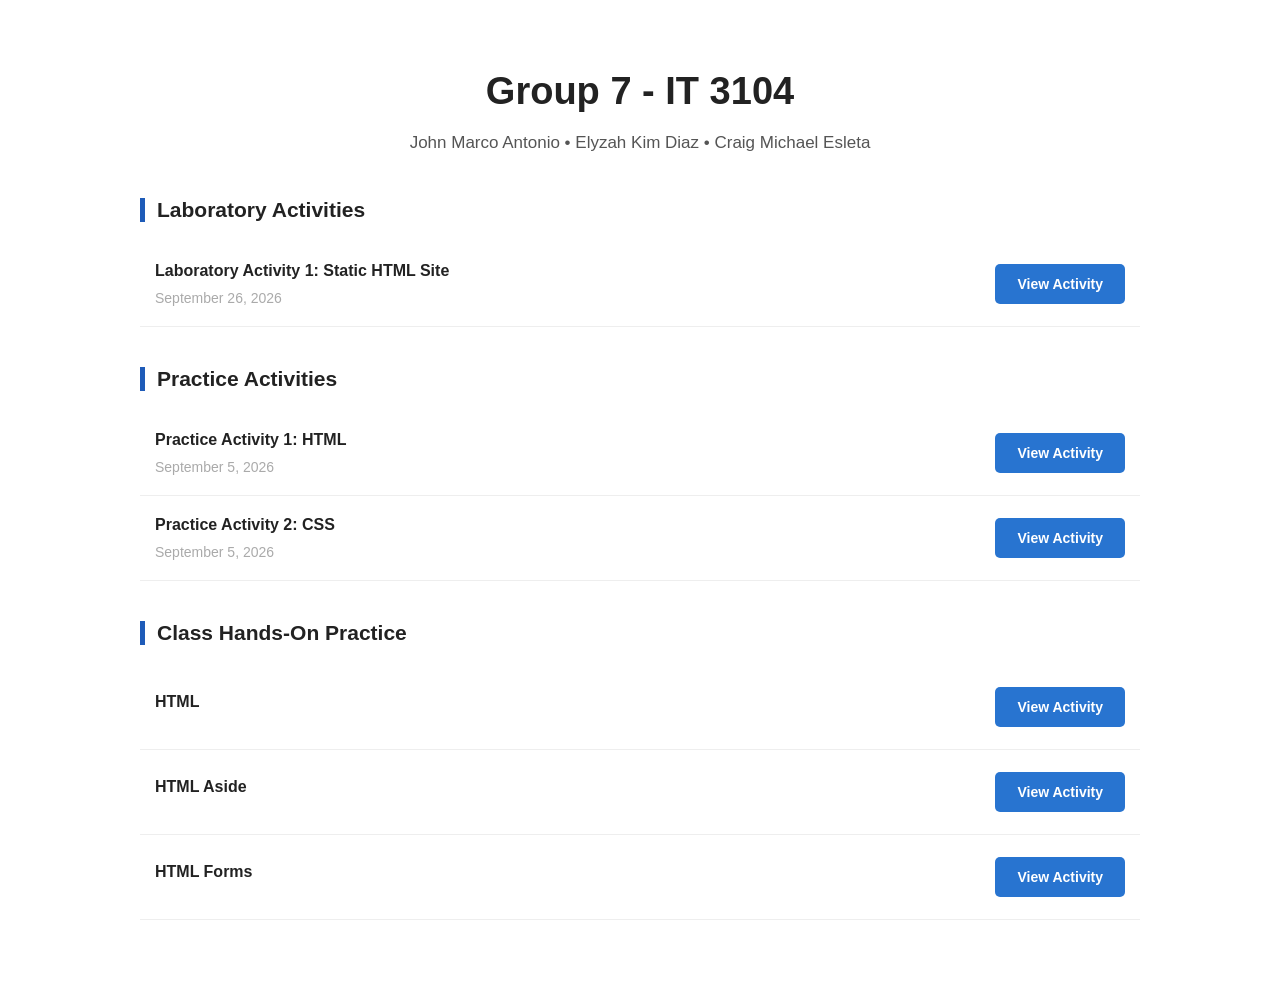
==== index.html @ ae5cbdf9 "Update index.html" ====
<!DOCTYPE html>
<html lang="en">
<head>
    <meta charset="UTF-8">
    <meta name="viewport" content="width=device-width, initial-scale=1.0">
    <title>Group 7 - IT 3105</title>

    <link rel="stylesheet" href="style.css">
</head>

<body>

    <div class="container">

        <!-- Header -->
        <header>
            <h1>Group 7 - IT 3104</h1>

            <p class="members">
                John Marco Antonio • Elyzah Kim Diaz • Craig Michael Esleta
            </p>
        </header>


        <!-- Laboratory Activities -->
        <section>

            <div class="section-title">
                <h2>Laboratory Activities</h2>
            </div>

            <div class="activity">
                <div class="activity-info">
                    <h3>Laboratory Activity 1: Static HTML Site</h3>
                    <p>September 26, 2026</p>
                </div>

                <a href="laboratory-activity-1.html" class="button">View Activity</a>
            </div>

        </section>


        <!-- Practice Activities -->
        <section>

            <div class="section-title">
                <h2>Practice Activities</h2>
            </div>

            <div class="activity">
                <div class="activity-info">
                    <h3>Practice Activity 1: HTML</h3>
                    <p>September 5, 2026</p>
                </div>

                <a href="practice-html.html" class="button">View Activity</a>
            </div>


            <div class="activity">
                <div class="activity-info">
                    <h3>Practice Activity 2: CSS</h3>
                    <p>September 5, 2026</p>
                </div>

                <a href="practice-css.html" class="button">View Activity</a>
            </div>

        </section>


        <!-- Class Hands-On Practice -->
        <section>

            <div class="section-title">
                <h2>Class Hands-On Practice</h2>
            </div>

            <div class="activity">
                <div class="activity-info">
                    <h3>HTML</h3>
                </div>

                <a href="hands-on-html.html" class="button">View Activity</a>
            </div>


            <div class="activity">
                <div class="activity-info">
                    <h3>HTML Aside</h3>
                </div>

                <a href="hands-on-html-aside.html" class="button">View Activity</a>
            </div>

            <div class="activity">
                <div class="activity-info">
                    <h3>HTML Forms</h3>
                </div>

                <a href="hands-on-html-forms.html" class="button">View Activity</a>
            </div>

        </section>

    </div>

   

</body>
</html>
---- style.css ----
* {
    margin: 0;
    padding: 0;
    box-sizing: border-box;
}

body {
    font-family: Arial, sans-serif;
    background-color: white;
    color: #222;
}

.container {
    width: 80%;
    max-width: 1000px;
    margin: 70px auto;
}

/* Header */

header {
    text-align: center;
    margin-bottom: 45px;
}

header h1 {
    font-size: 38px;
    margin-bottom: 20px;
}

.members {
    font-size: 17px;
    color: #555;
}


/* Sections */

section {
    margin-bottom: 40px;
}

.section-title {
    border-left: 5px solid #1e5bb8;
    padding-left: 12px;
    margin-bottom: 20px;
}

.section-title h2 {
    font-size: 21px;
}


/* Activities */

.activity {
    display: flex;
    justify-content: space-between;
    align-items: center;

    padding: 20px 15px;
    border-bottom: 1px solid #eee;
    min-height: 85px;
}

.activity-info h3 {
    font-size: 16px;
    margin-bottom: 10px;
}

.activity-info p {
    font-size: 14px;
    color: #aaa;
}


/* Button */

.button {
    background-color: #2874d0;
    color: white;

    text-decoration: none;

    padding: 12px 22px;

    border-radius: 5px;

    font-size: 14px;
    font-weight: bold;

    transition: 0.2s;
}

.button:hover {
    background-color: #1859a8;
}


/* Mobile */

@media (max-width: 600px) {

    .container {
        width: 90%;
        margin: 40px auto;
    }

    header h1 {
        font-size: 28px;
    }

    .members {
        font-size: 14px;
    }

    .activity {
        gap: 15px;
    }

    .activity-info h3 {
        font-size: 14px;
    }

    .button {
        padding: 10px 14px;
        font-size: 12px;
        white-space: nowrap;
    }
}
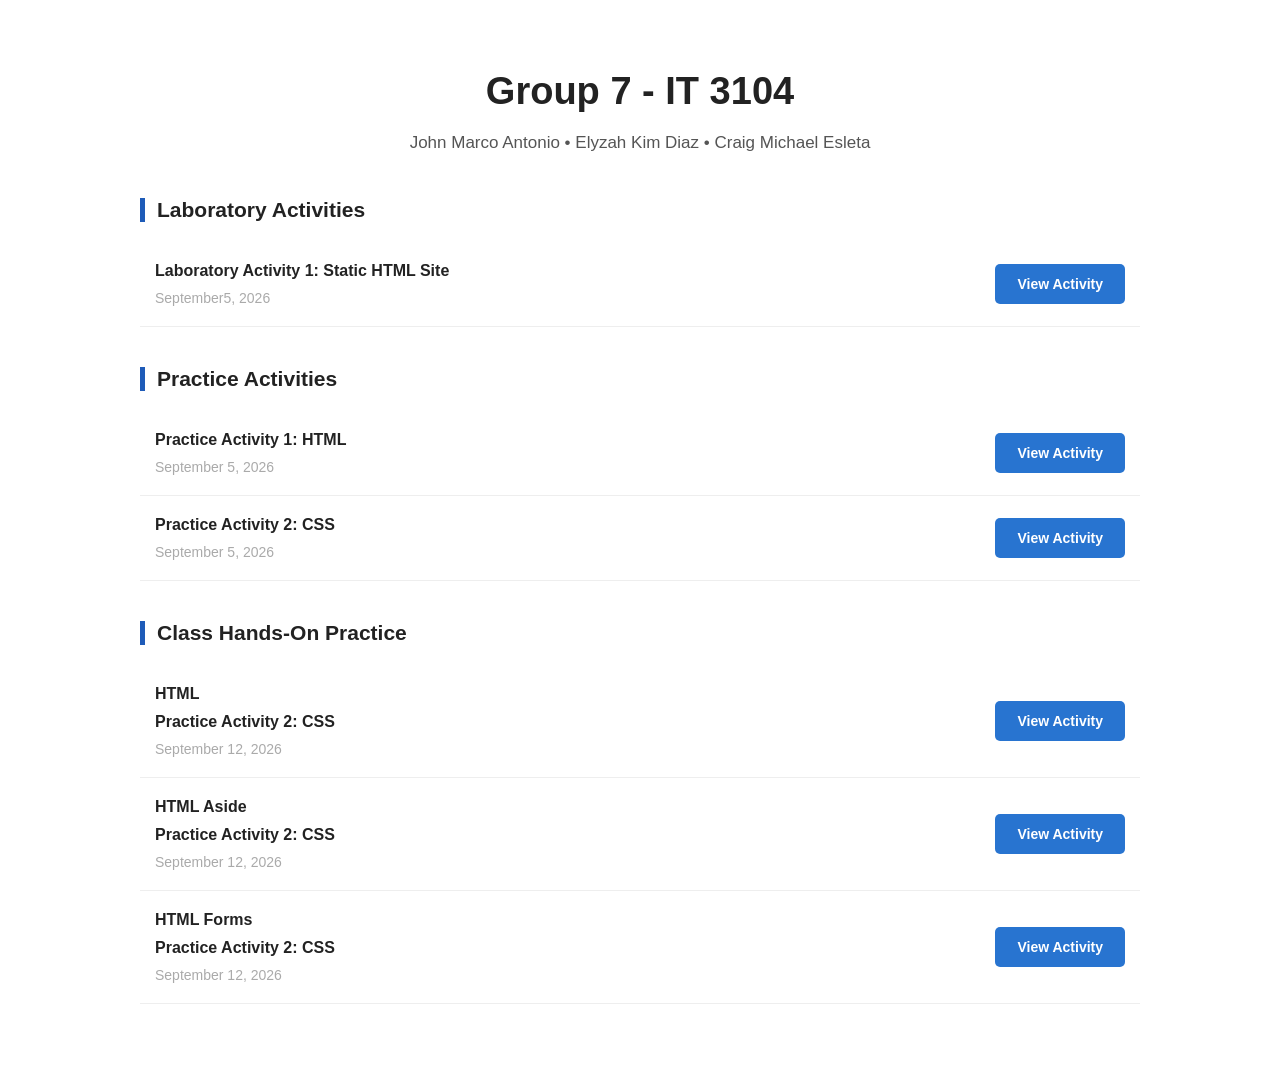
==== commit 03fd7b4d: "Update index.html" ====
--- a/index.html
+++ b/index.html
@@ -32,7 +32,7 @@
             <div class="activity">
                 <div class="activity-info">
                     <h3>Laboratory Activity 1: Static HTML Site</h3>
-                    <p>September 26, 2026</p>
+                    <p>September5, 2026</p>
                 </div>
 
                 <a href="laboratory-activity-1.html" class="button">View Activity</a>
@@ -80,6 +80,8 @@
             <div class="activity">
                 <div class="activity-info">
                     <h3>HTML</h3>
+                    <h3>Practice Activity 2: CSS</h3>
+                    <p>September 12, 2026</p>
                 </div>
 
                 <a href="hands-on-html.html" class="button">View Activity</a>
@@ -89,6 +91,8 @@
             <div class="activity">
                 <div class="activity-info">
                     <h3>HTML Aside</h3>
+                    <h3>Practice Activity 2: CSS</h3>
+                    <p>September 12, 2026</p>
                 </div>
 
                 <a href="hands-on-html-aside.html" class="button">View Activity</a>
@@ -97,6 +101,8 @@
             <div class="activity">
                 <div class="activity-info">
                     <h3>HTML Forms</h3>
+                    <h3>Practice Activity 2: CSS</h3>
+                    <p>September 12, 2026</p>
                 </div>
 
                 <a href="hands-on-html-forms.html" class="button">View Activity</a>
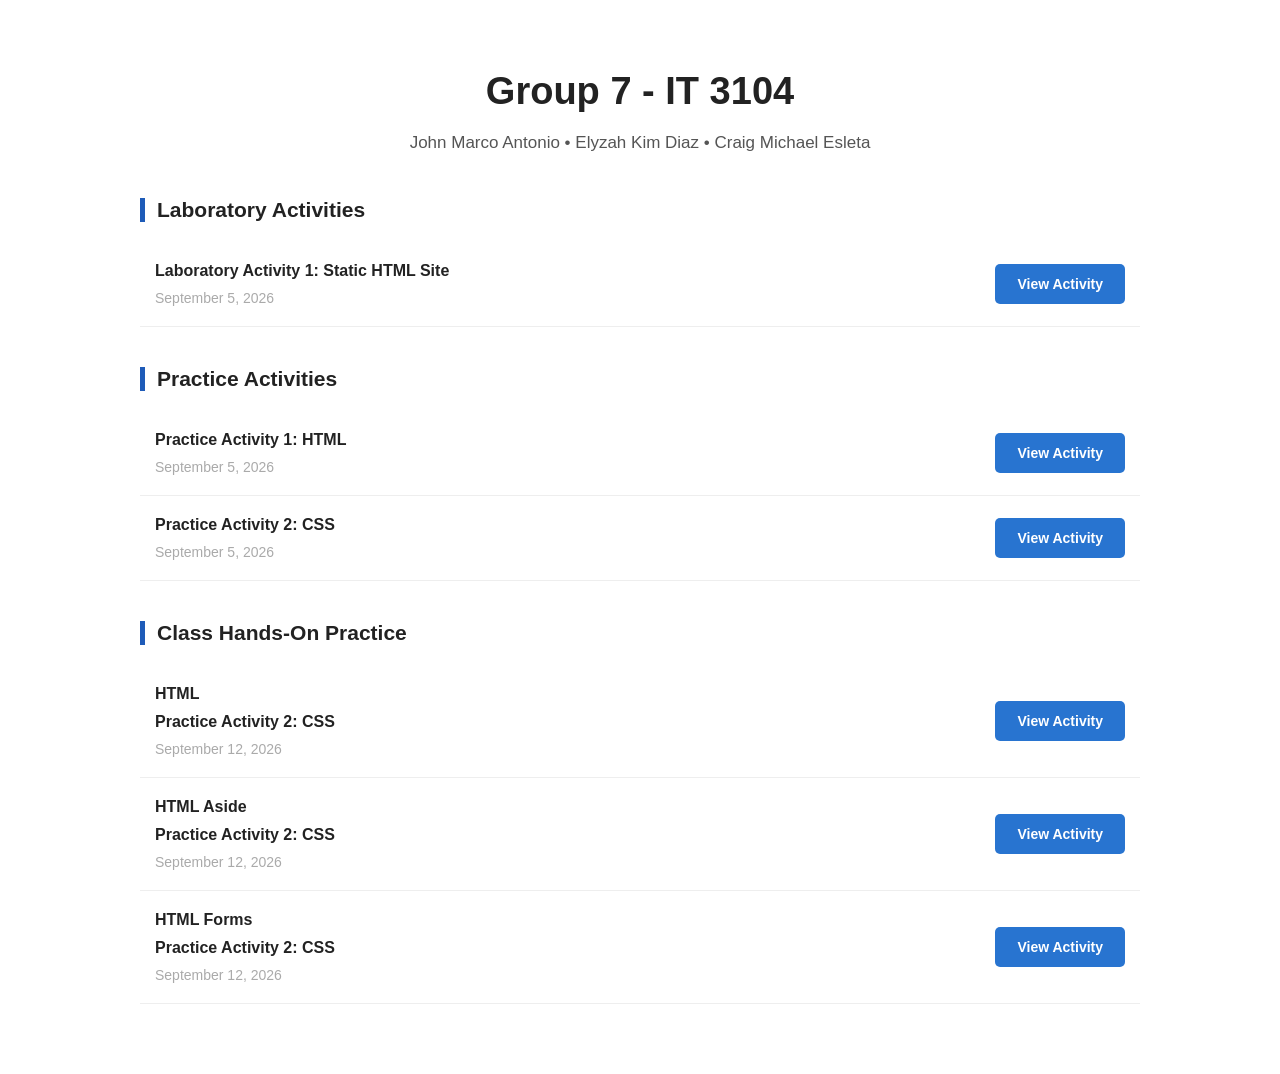
==== commit c788fca0: "Update index.html" ====
--- a/index.html
+++ b/index.html
@@ -32,7 +32,7 @@
             <div class="activity">
                 <div class="activity-info">
                     <h3>Laboratory Activity 1: Static HTML Site</h3>
-                    <p>September5, 2026</p>
+                    <p>September 5, 2026</p>
                 </div>
 
                 <a href="laboratory-activity-1.html" class="button">View Activity</a>
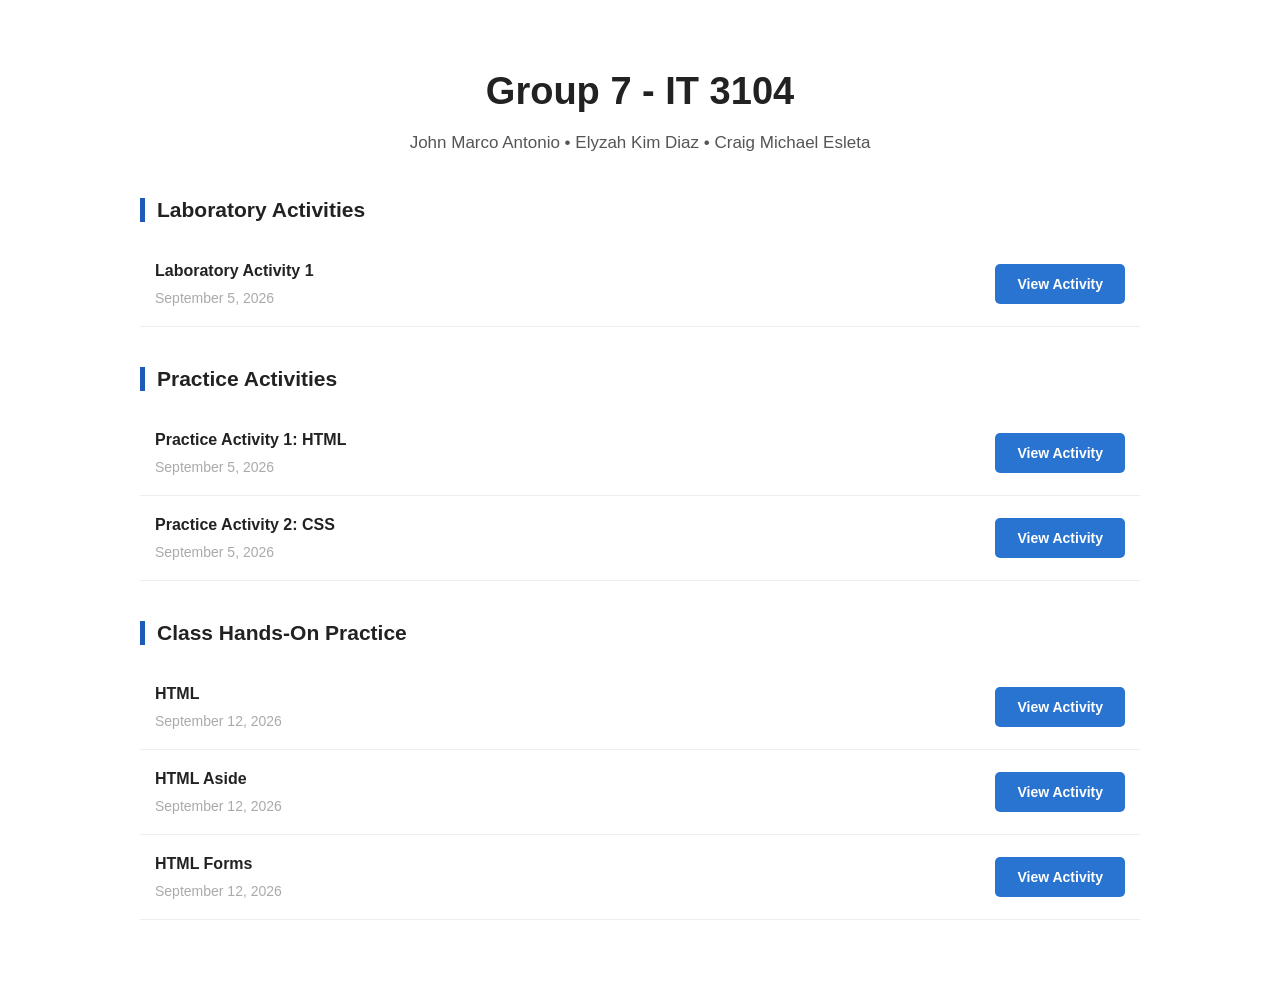
==== commit b4acc292: "Update index.html Updated activity titles for clarity and consistency." ====
--- a/index.html
+++ b/index.html
@@ -31,7 +31,7 @@
 
             <div class="activity">
                 <div class="activity-info">
-                    <h3>Laboratory Activity 1: Static HTML Site</h3>
+                    <h3>Laboratory Activity 1</h3>
                     <p>September 5, 2026</p>
                 </div>
 
@@ -80,7 +80,6 @@
             <div class="activity">
                 <div class="activity-info">
                     <h3>HTML</h3>
-                    <h3>Practice Activity 2: CSS</h3>
                     <p>September 12, 2026</p>
                 </div>
 
@@ -91,7 +90,6 @@
             <div class="activity">
                 <div class="activity-info">
                     <h3>HTML Aside</h3>
-                    <h3>Practice Activity 2: CSS</h3>
                     <p>September 12, 2026</p>
                 </div>
 
@@ -101,7 +99,6 @@
             <div class="activity">
                 <div class="activity-info">
                     <h3>HTML Forms</h3>
-                    <h3>Practice Activity 2: CSS</h3>
                     <p>September 12, 2026</p>
                 </div>
 
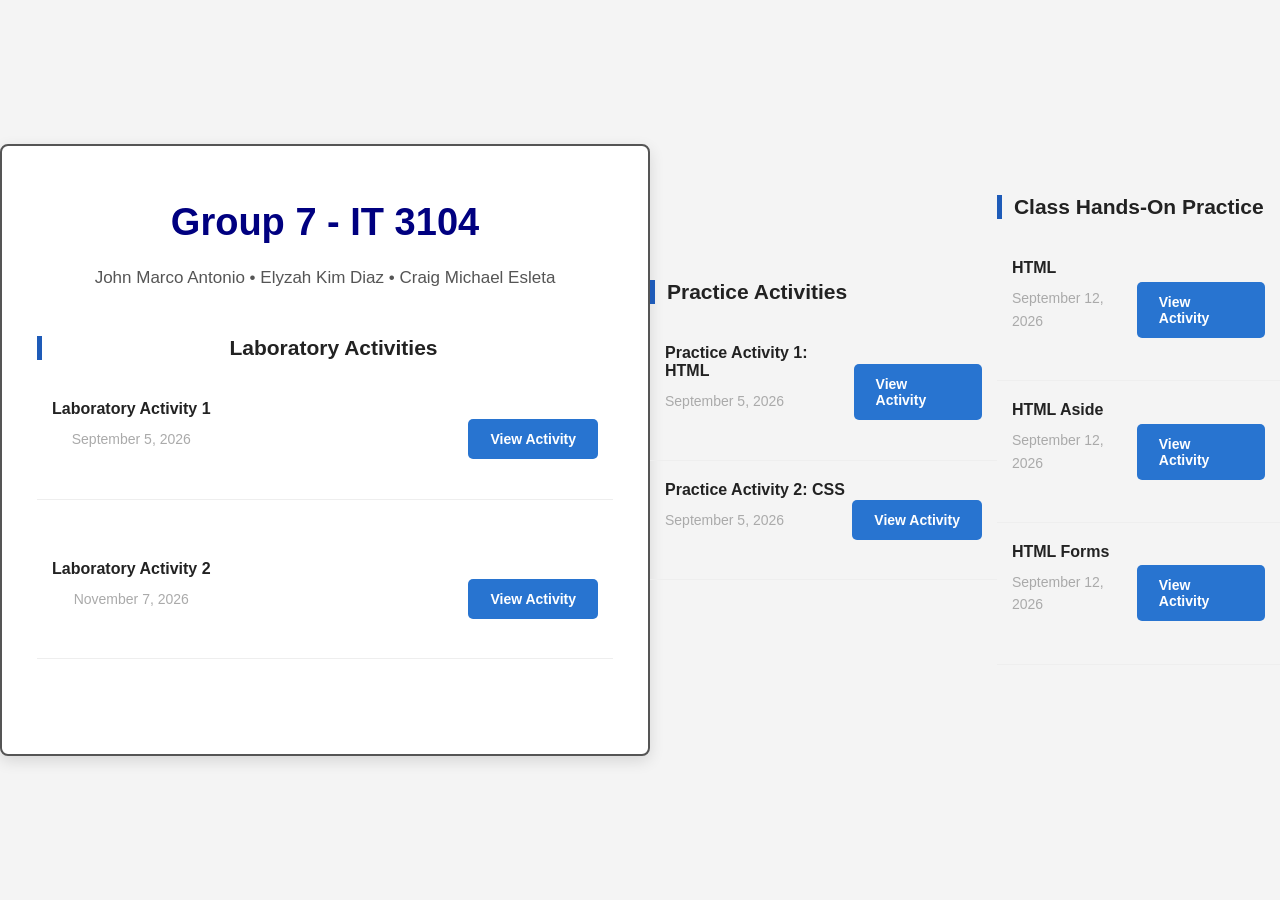
==== commit ac859410: "Add Laboratory Activity 2 section to index.html" ====
--- a/index.html
+++ b/index.html
@@ -38,6 +38,21 @@
                 <a href="laboratory-activity-1.html" class="button">View Activity</a>
             </div>
 
+        </section>
+
+        <section>
+
+            <div class="activity">
+                <div class="activity-info">
+                    <h3>Laboratory Activity 2</h3>
+                    <p>November 7, 2026</p>
+                </div>
+
+                <a href="lab2.html" class="button">View Activity</a>
+            </div>
+                <link rel="stylesheet" href="lab2.css">
+                <scrip src="lab2.js"></scrip>
+            </div>
         </section>
 
 
--- a/lab2.css
+++ b/lab2.css
@@ -0,0 +1,76 @@
+* {
+    margin: 0;
+    padding: 0;
+    box-sizing: border-box;
+}
+
+
+body {
+    min-height: 100vh;
+    display: flex;
+    justify-content: center;
+    align-items: center;
+    background-color: #f4f4f4;
+    font-family: Arial, sans-serif;
+    transition: background-color 0.5s ease;
+}
+
+.container {
+    width: 90%;
+    max-width: 650px;
+    padding: 55px 35px;
+    text-align: center;
+    background-color: white;
+    border: 2px solid #555;
+    border-radius: 8px;
+    box-shadow: 0 5px 15px rgba(0, 0, 0, 0.12);
+}
+
+
+h1 {
+    margin-bottom: 25px;
+    color: navy;
+    font-size: 32px;
+}
+
+
+p {
+    margin-bottom: 28px;
+    color: #333;
+    font-size: 17px;
+    line-height: 1.6;
+}
+
+
+button {
+    padding: 13px 22px;
+    margin: 5px;
+    border: none;
+    border-radius: 6px;
+    background-color: navy;
+    color: white;
+    font-size: 15px;
+    cursor: pointer;
+    transition: background-color 0.3s ease;
+}
+
+
+button:hover {
+    background-color: #25258c;
+}
+
+
+@media (max-width: 480px) {
+    .container {
+        padding: 40px 20px;
+    }
+
+    h1 {
+        font-size: 25px;
+    }
+
+    p {
+        font-size: 15px;
+    }
+
+}
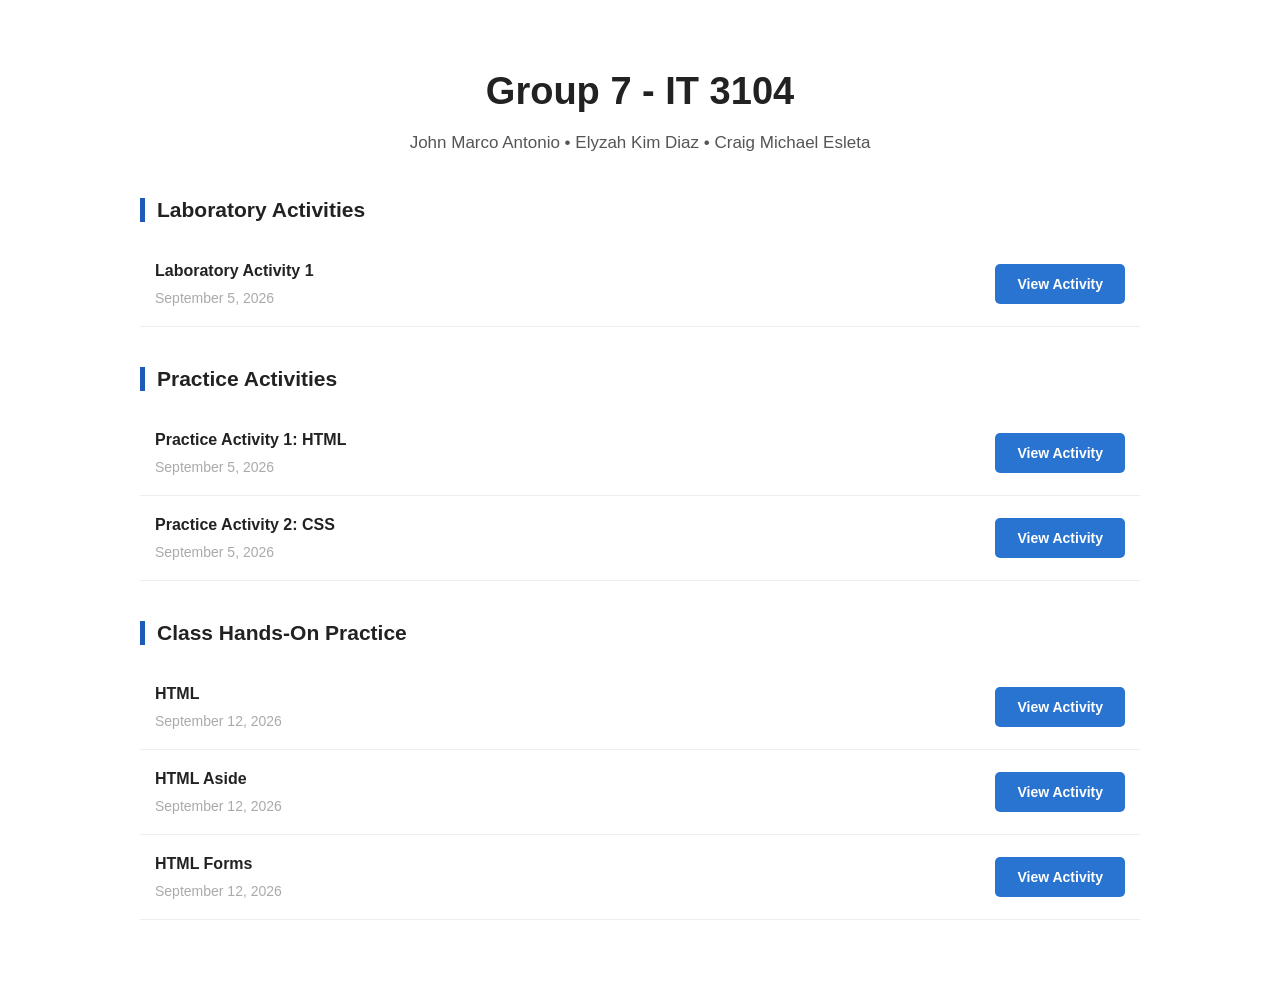
==== commit 5bf18697: "Update index.html" ====
--- a/index.html
+++ b/index.html
@@ -39,22 +39,6 @@
             </div>
 
         </section>
-
-        <section>
-
-            <div class="activity">
-                <div class="activity-info">
-                    <h3>Laboratory Activity 2</h3>
-                    <p>November 7, 2026</p>
-                </div>
-
-                <a href="lab2.html" class="button">View Activity</a>
-            </div>
-                <link rel="stylesheet" href="lab2.css">
-                <scrip src="lab2.js"></scrip>
-            </div>
-        </section>
-
 
         <!-- Practice Activities -->
         <section>
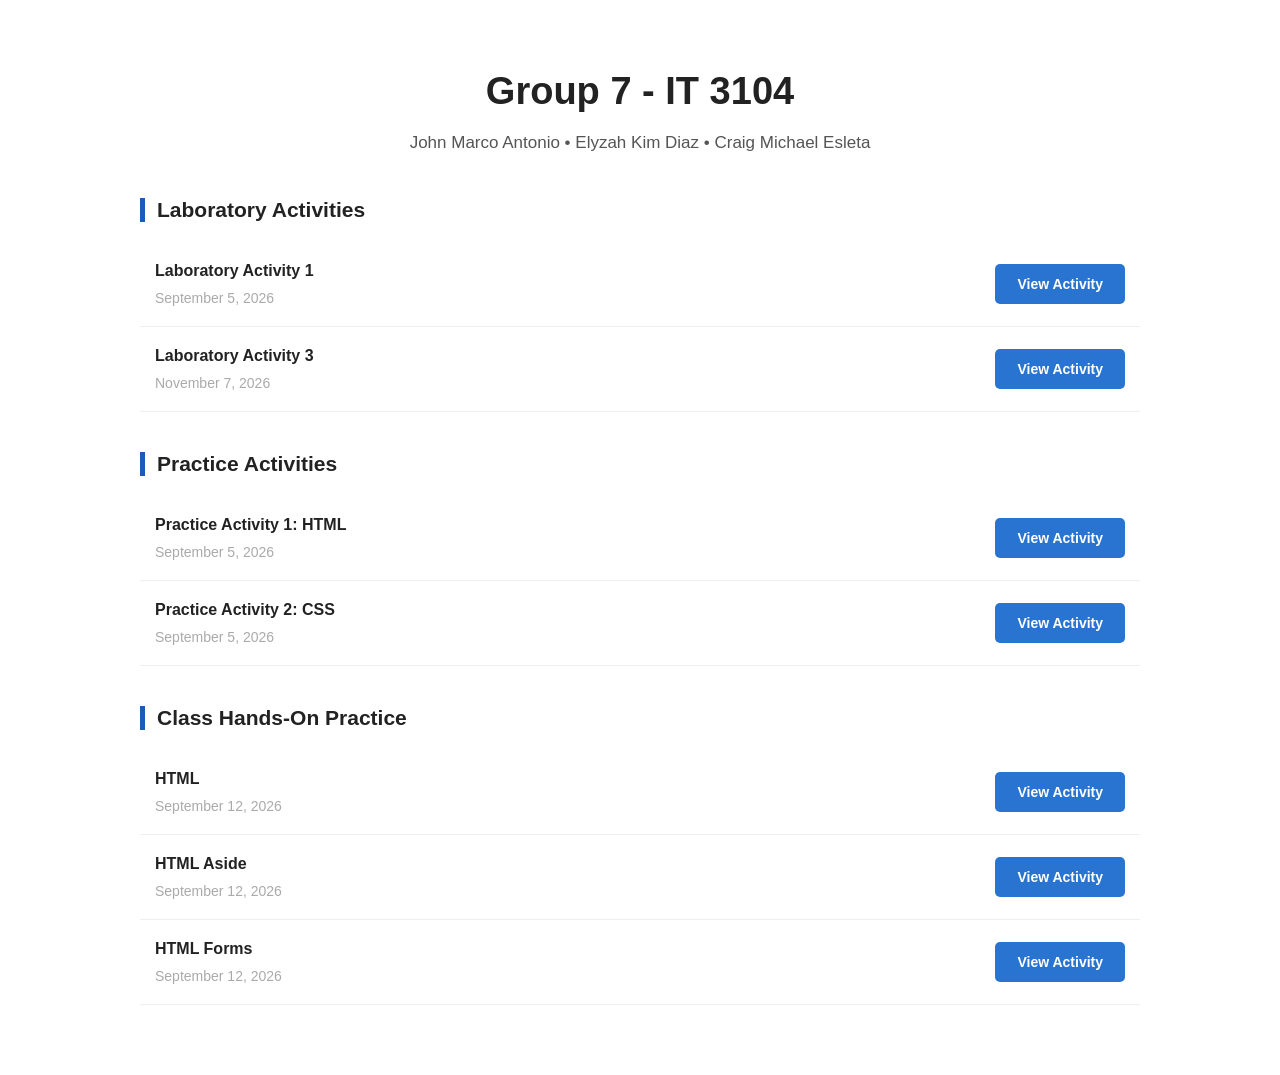
==== commit 17b2d59c: "Update index.html" ====
--- a/index.html
+++ b/index.html
@@ -37,6 +37,15 @@
 
                 <a href="laboratory-activity-1.html" class="button">View Activity</a>
             </div>
+
+            <div class="activity">
+                <div class="activity-info">
+                    <h3>Laboratory Activity 3</h3>
+                    <p>November 7, 2026</p>
+                </div>
+                <a href="lab2.html" class="button">View Activity</a>
+            </div>
+            
 
         </section>
 
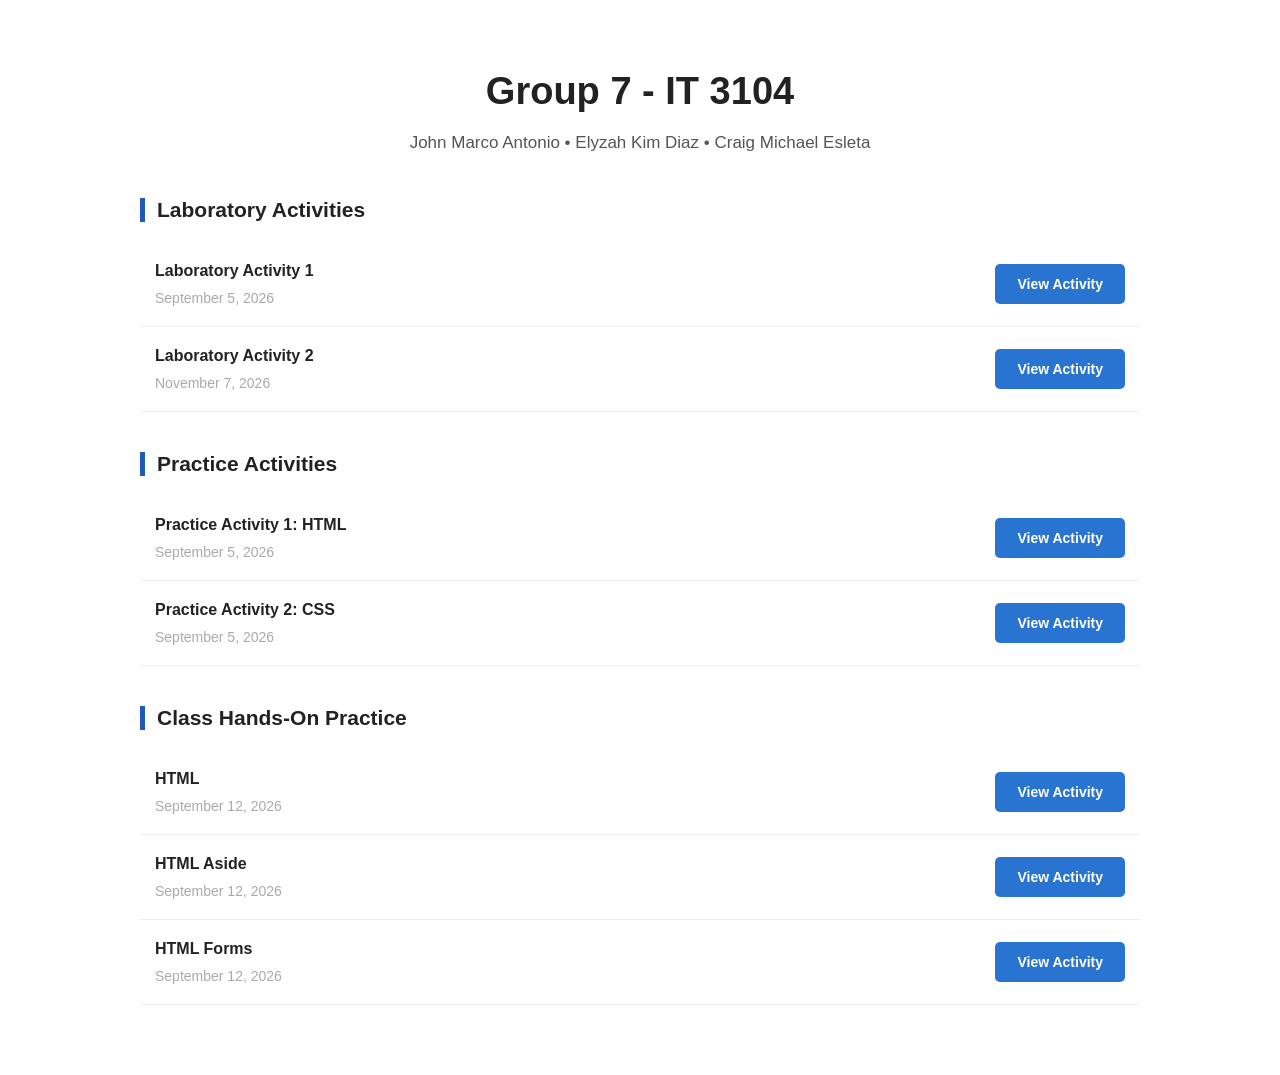
==== commit 94d7bd59: "Change activity title from '3' to '2'" ====
--- a/index.html
+++ b/index.html
@@ -40,7 +40,7 @@
 
             <div class="activity">
                 <div class="activity-info">
-                    <h3>Laboratory Activity 3</h3>
+                    <h3>Laboratory Activity 2</h3>
                     <p>November 7, 2026</p>
                 </div>
                 <a href="lab2.html" class="button">View Activity</a>
